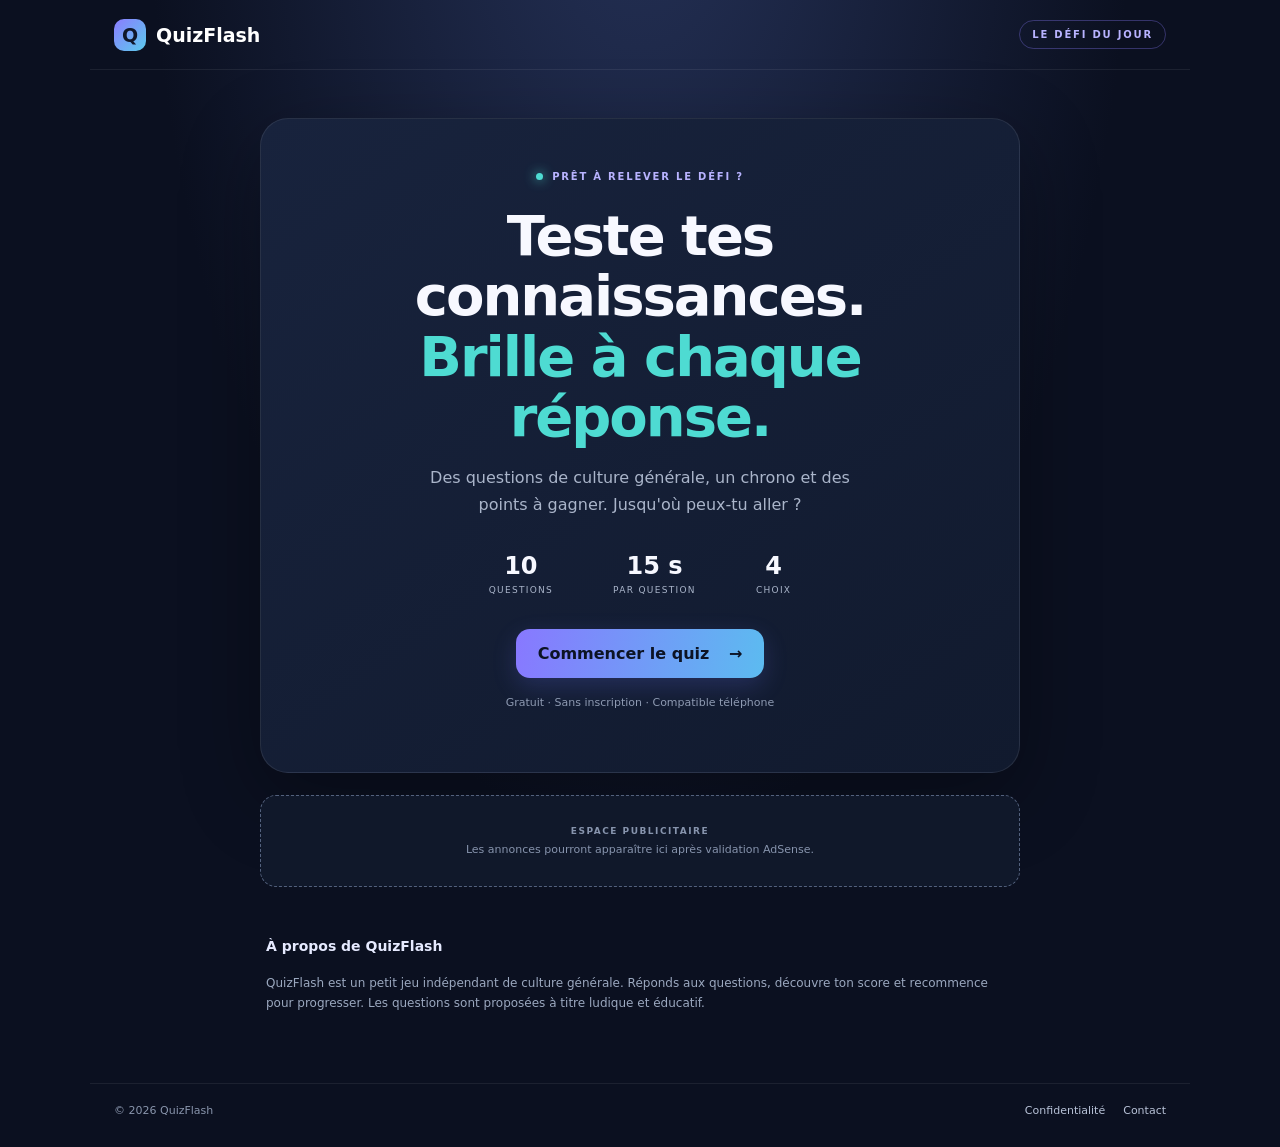
==== index.html @ 6e481083 "Add files via upload" ====
<!doctype html>
<html lang="fr">
<head>
  <meta charset="utf-8">
  <meta name="viewport" content="width=device-width,initial-scale=1">
  <meta name="description" content="Teste ta culture générale avec QuizFlash : des questions rapides, des points et des défis à chaque partie.">
  <meta name="theme-color" content="#10172a">
  <title>QuizFlash — Le défi culture générale</title>
  <link rel="stylesheet" href="style.css">
</head>
<body>
  <header class="topbar">
    <a class="brand" href="./" aria-label="QuizFlash accueil"><span class="brand-icon">Q</span> QuizFlash</a>
    <span class="tag">LE DÉFI DU JOUR</span>
  </header>

  <main class="shell">
    <section class="hero" id="home">
      <div class="eyebrow"><span class="dot"></span> PRÊT À RELEVER LE DÉFI ?</div>
      <h1>Teste tes connaissances.<br><span>Brille à chaque réponse.</span></h1>
      <p class="intro">Des questions de culture générale, un chrono et des points à gagner. Jusqu'où peux-tu aller ?</p>
      <div class="stats">
        <div><strong>10</strong><small>QUESTIONS</small></div>
        <div><strong>15 s</strong><small>PAR QUESTION</small></div>
        <div><strong>4</strong><small>CHOIX</small></div>
      </div>
      <button id="startBtn" class="primary">Commencer le quiz <span>→</span></button>
      <p class="tiny">Gratuit · Sans inscription · Compatible téléphone</p>
    </section>

    <section class="game hidden" id="game" aria-live="polite">
      <div class="game-head">
        <span id="questionCount">QUESTION 1 / 10</span>
        <span class="score">★ <b id="score">0</b> pts</span>
      </div>
      <div class="progress"><div id="progressFill"></div></div>
      <div class="timer-row"><span>Temps restant</span><strong id="timer">15</strong></div>
      <h2 id="question">Question</h2>
      <div id="answers" class="answers"></div>
      <p id="feedback" class="feedback" role="status"></p>
      <button id="nextBtn" class="primary hidden">Question suivante <span>→</span></button>
    </section>

    <section class="result hidden" id="result">
      <div class="trophy">🏆</div>
      <p class="eyebrow">PARTIE TERMINÉE</p>
      <h2 id="resultTitle">Bien joué !</h2>
      <p class="result-score"><strong id="finalScore">0</strong><span> / 100 points</span></p>
      <p id="resultMessage"></p>
      <div class="result-actions">
        <button id="replayBtn" class="primary">Rejouer ↻</button>
        <button id="shareBtn" class="secondary">Partager mon score</button>
      </div>
      <p class="tiny">Ton meilleur score sur cet appareil : <b id="bestScore">0</b> pts</p>
    </section>

    <!-- Espace publicitaire : ajoutez le code AdSense uniquement après approbation du site. -->
    <aside class="ad-slot" aria-label="Espace publicitaire">
      <span>ESPACE PUBLICITAIRE</span>
      <small>Les annonces pourront apparaître ici après validation AdSense.</small>
    </aside>

    <section class="about">
      <h3>À propos de QuizFlash</h3>
      <p>QuizFlash est un petit jeu indépendant de culture générale. Réponds aux questions, découvre ton score et recommence pour progresser. Les questions sont proposées à titre ludique et éducatif.</p>
    </section>
  </main>

  <footer>
    <span>© <span id="year"></span> QuizFlash</span>
    <nav><a href="privacy.html">Confidentialité</a><a href="mailto:contact@example.com">Contact</a></nav>
  </footer>
  <script src="game.js"></script>
</body>
</html>
---- style.css ----
*{box-sizing:border-box} :root{color-scheme:dark;--bg:#0b1020;--panel:#141d33;--muted:#aab5ca;--accent:#8b7cff;--cyan:#4edbd2}
body{margin:0;background:radial-gradient(ellipse at 50% -20%,#26335a 0%,#0b1020 55%);color:#f7f8ff;font-family:Inter,system-ui,-apple-system,Segoe UI,sans-serif;min-height:100vh}
.topbar{height:70px;max-width:1100px;margin:auto;padding:0 24px;display:flex;align-items:center;justify-content:space-between;border-bottom:1px solid #ffffff12}
.brand{color:white;text-decoration:none;font-weight:800;font-size:19px;display:flex;align-items:center;gap:10px}.brand-icon{display:grid;place-items:center;width:32px;height:32px;border-radius:10px;background:linear-gradient(135deg,var(--accent),#5bcbec);color:#10172a}
.tag,.eyebrow{font-size:10px;letter-spacing:1.8px;font-weight:800;color:#b8b3ff}.tag{border:1px solid #8b7cff55;border-radius:99px;padding:8px 12px}
.shell{width:min(760px,calc(100% - 32px));margin:0 auto;padding:48px 0 20px}.hero,.game,.result{background:linear-gradient(145deg,#18233d,#111a2e);border:1px solid #ffffff16;border-radius:28px;padding:clamp(24px,6vw,52px);box-shadow:0 24px 80px #0005}
.hero{text-align:center}.eyebrow{display:flex;justify-content:center;align-items:center;gap:9px}.dot{width:7px;height:7px;background:var(--cyan);border-radius:50%;box-shadow:0 0 12px var(--cyan)}
h1{font-size:clamp(34px,7vw,56px);line-height:1.08;letter-spacing:-2px;margin:24px 0 16px}h1 span{color:var(--cyan)}.intro{max-width:470px;margin:0 auto;color:var(--muted);line-height:1.7}
.stats{display:flex;justify-content:center;gap:clamp(18px,7vw,60px);margin:34px 0}.stats div{display:grid;gap:5px}.stats strong{font-size:24px}.stats small{font-size:9px;letter-spacing:1.3px;color:var(--muted)}
button{font:inherit;cursor:pointer;border:0}.primary{background:linear-gradient(100deg,#8878ff,#5cbbf0);color:#0c1324;padding:15px 22px;border-radius:14px;font-weight:850;box-shadow:0 8px 24px #6f79ff33;transition:transform .2s}.primary:hover{transform:translateY(-2px)}.primary span{margin-left:14px}.tiny{font-size:11px;color:#8e9ab2;margin-top:18px}
.hidden{display:none!important}.game-head{display:flex;justify-content:space-between;align-items:center;font-size:11px;letter-spacing:1.4px;color:var(--muted);font-weight:800}.score{color:#ffe18a;letter-spacing:0;font-size:14px}.progress{height:7px;background:#ffffff12;border-radius:10px;margin:18px 0 24px;overflow:hidden}.progress div{height:100%;width:10%;background:linear-gradient(90deg,var(--accent),var(--cyan));border-radius:10px;transition:width .3s}
.timer-row{display:flex;justify-content:space-between;color:var(--muted);font-size:12px}.timer-row strong{color:var(--cyan);font-size:18px}h2{font-size:clamp(23px,5vw,32px);line-height:1.25;margin:18px 0 24px}.answers{display:grid;grid-template-columns:1fr 1fr;gap:12px}.answer{background:#ffffff0b;border:1px solid #ffffff1c;color:#f5f6ff;padding:17px 15px;border-radius:14px;text-align:left;min-height:60px;line-height:1.35;transition:.18s}.answer:hover:not(:disabled){border-color:var(--accent);background:#8878ff18}.answer:disabled{cursor:default}.answer.correct{border-color:#36d6a0;background:#36d6a01c}.answer.wrong{border-color:#ff758b;background:#ff758b18}.feedback{min-height:24px;color:var(--muted);font-size:13px}.feedback.good{color:#64e5b5}.feedback.bad{color:#ff9aaa}.game .primary{margin-top:8px}
.result{text-align:center}.trophy{font-size:52px}.result h2{margin:12px 0}.result-score strong{font-size:58px;color:var(--cyan)}.result-score span{color:var(--muted)}.result-actions{display:flex;justify-content:center;gap:12px;flex-wrap:wrap;margin-top:24px}.secondary{background:#ffffff12;color:white;border:1px solid #ffffff24;padding:14px 18px;border-radius:14px;font-weight:700}
.ad-slot{margin:22px 0;background:#10182a;border:1px dashed #53617d;border-radius:16px;min-height:92px;display:flex;flex-direction:column;justify-content:center;align-items:center;gap:7px;color:#8794ad}.ad-slot span{font-size:9px;letter-spacing:1.5px;font-weight:800}.ad-slot small{font-size:11px;text-align:center;padding:0 10px}.about{padding:12px 6px;color:#9ba8bf;font-size:12px;line-height:1.7}.about h3{color:#e6eaff;font-size:14px}
footer{max-width:1100px;margin:25px auto 0;padding:20px 24px 30px;border-top:1px solid #ffffff12;display:flex;justify-content:space-between;color:#8995ac;font-size:11px}footer nav{display:flex;gap:18px}footer a{color:#b8c2d7;text-decoration:none}
@media(max-width:560px){.shell{padding-top:24px}.answers{grid-template-columns:1fr}.stats{gap:25px}.hero,.game,.result{border-radius:22px}.tag{font-size:8px}footer{gap:15px;flex-wrap:wrap}}
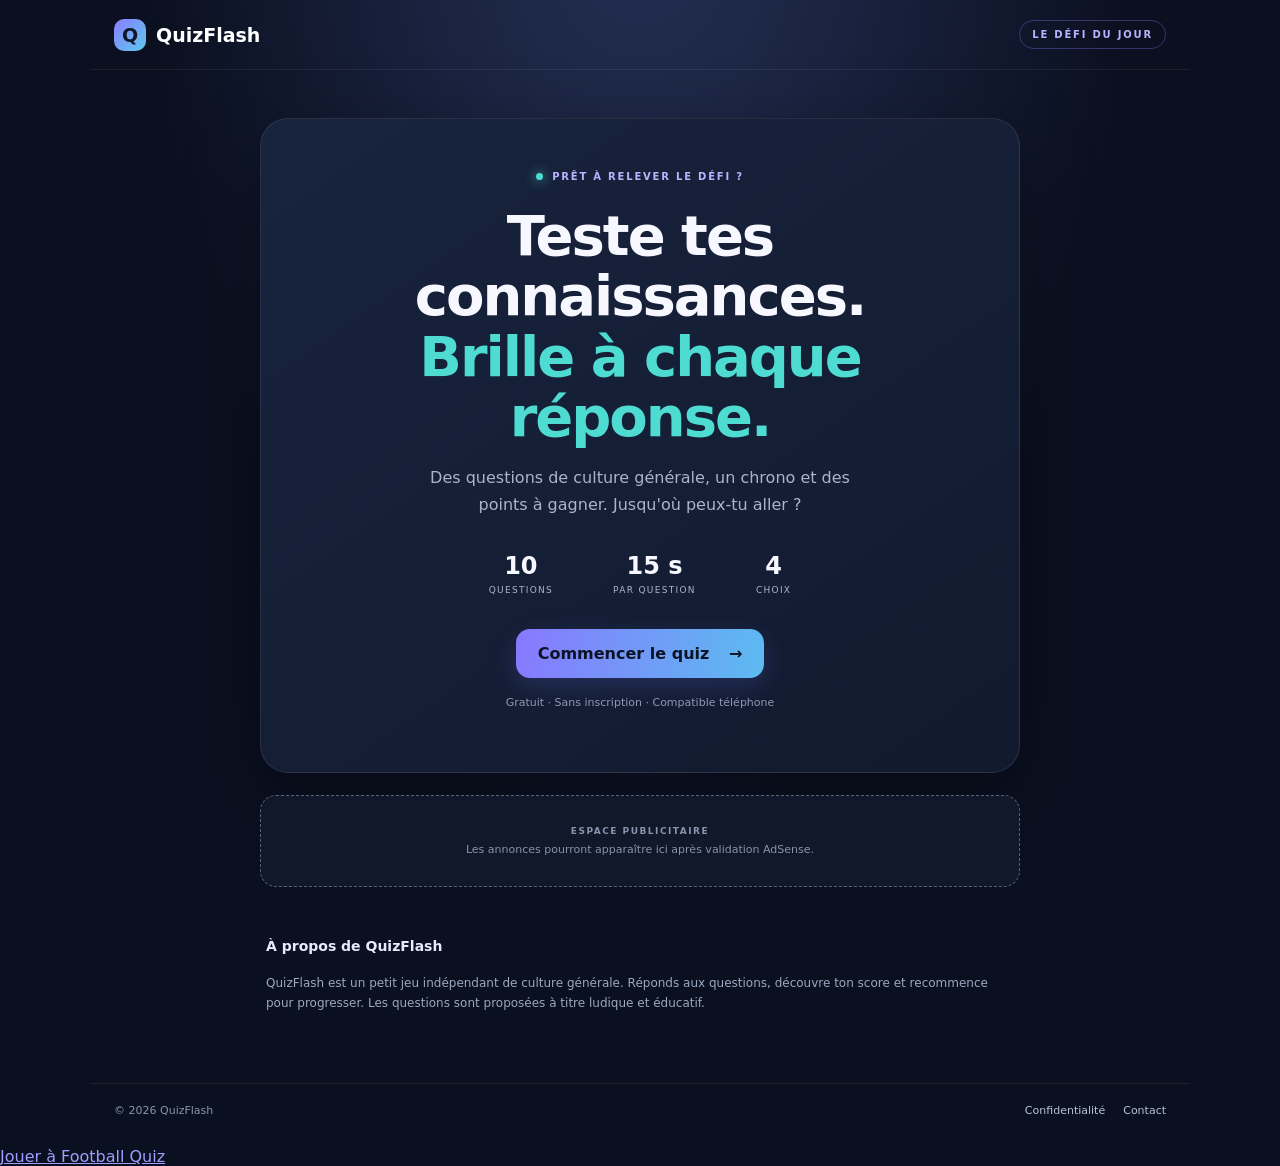
==== commit 2e71c11c: "Update index.html Ajout du bouton football quiz sur la page d'accueil" ====
--- a/index.html
+++ b/index.html
@@ -70,6 +70,7 @@
     <span>© <span id="year"></span> QuizFlash</span>
     <nav><a href="privacy.html">Confidentialité</a><a href="mailto:contact@example.com">Contact</a></nav>
   </footer>
-  <script src="game.js"></script>
-</body>
-</html>+  <script src="game.js"></script> 
+  <a href="football.html">Jouer à Football Quiz</a>
+</body></body>
+</html></html>
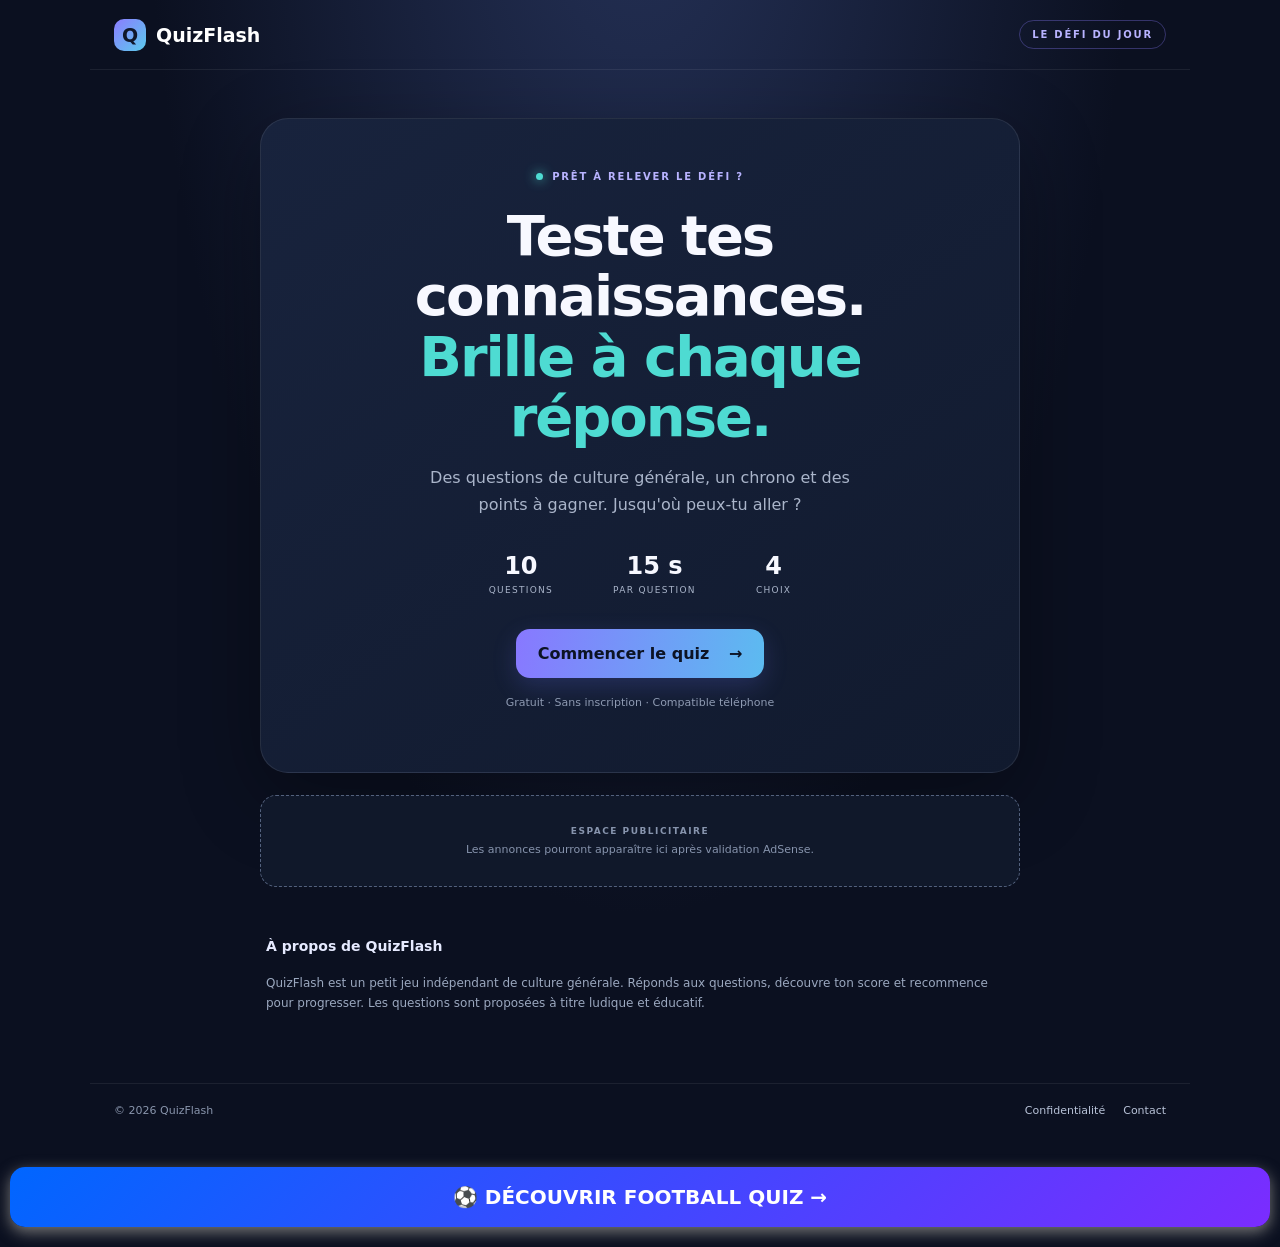
==== commit b414bbaf: "Update index.html Ajout du bouton football quiz sur la page d'accueil" ====
--- a/index.html
+++ b/index.html
@@ -71,6 +71,6 @@
     <nav><a href="privacy.html">Confidentialité</a><a href="mailto:contact@example.com">Contact</a></nav>
   </footer>
   <script src="game.js"></script> 
-  <a href="football.html">Jouer à Football Quiz</a>
+  <a href="football.html" style="display:block;text-align:center;background:linear-gradient(135deg,#0066ff,#7b2cff);color:white;padding:18px;margin:20px 10px;border-radius:15px;font-size:20px;font-weight:bold;text-decoration:none;box-shadow:0 5px 15px #777;">⚽ DÉCOUVRIR FOOTBALL QUIZ →</a>
 </body></body>
-</html></html>
+</html></html
